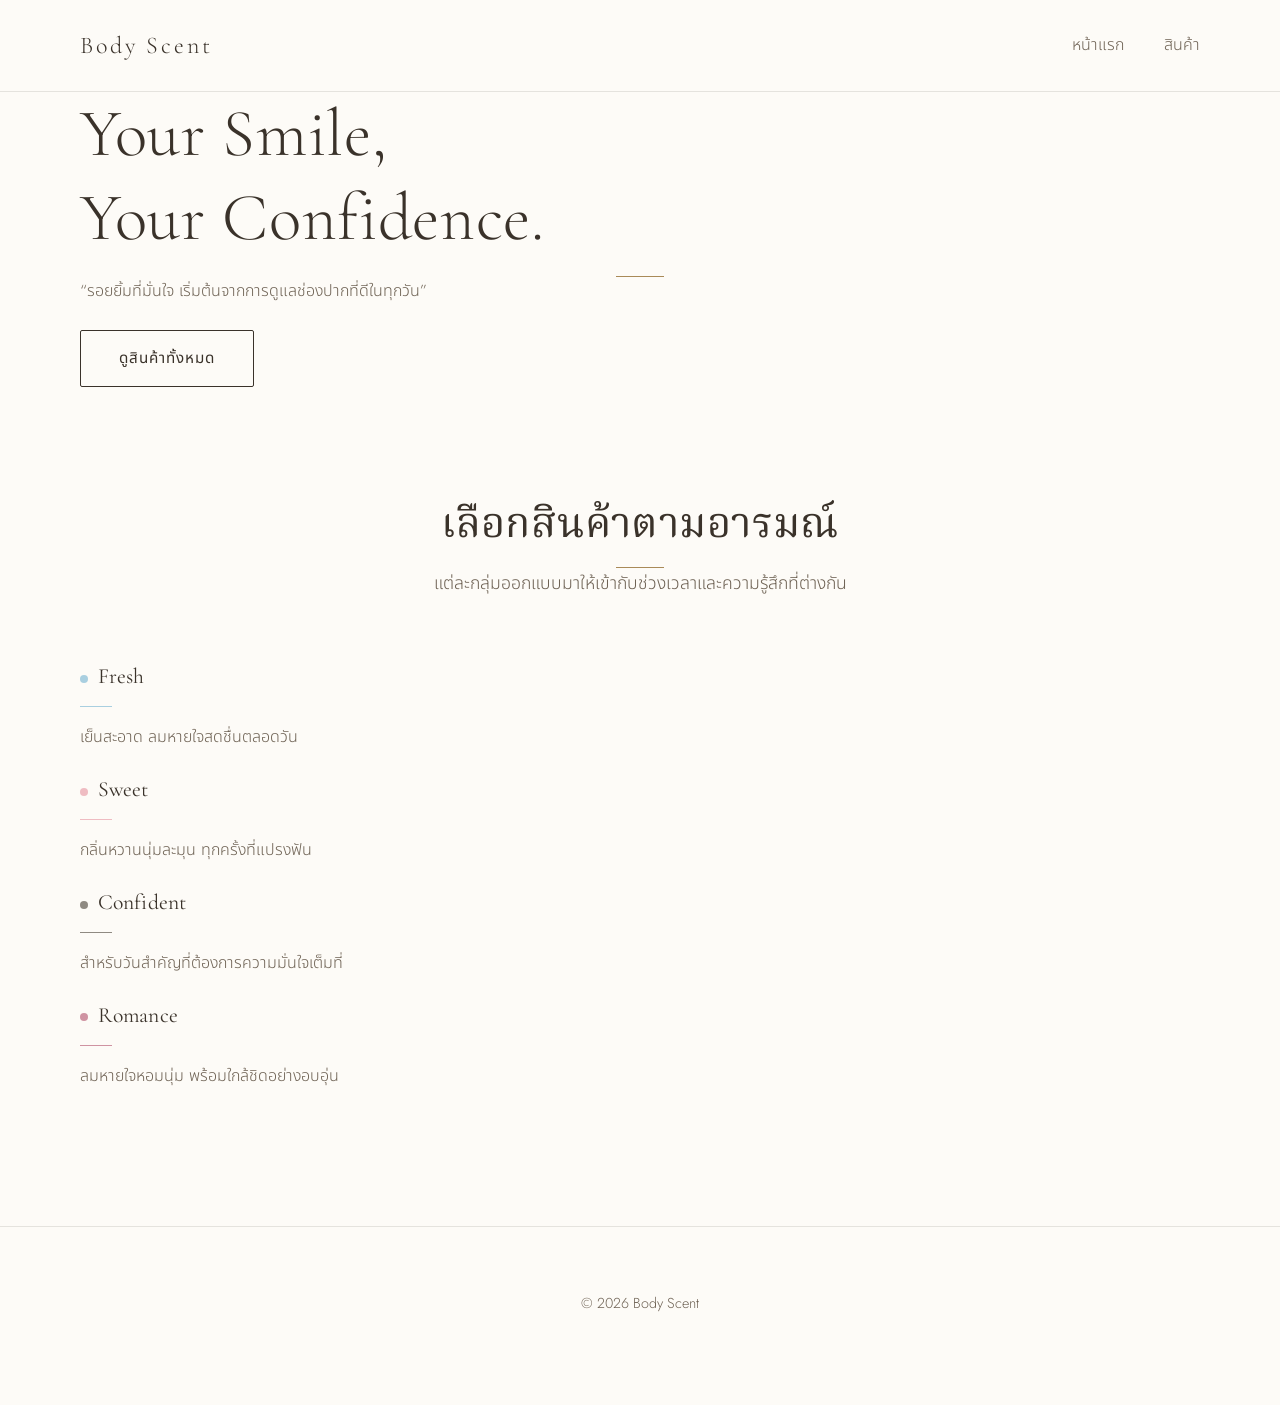
==== index.html @ 2082ef7a "Add files via upload" ====
<!DOCTYPE html>
<html lang="th">
<head>
  <meta charset="UTF-8">
  <meta name="viewport" content="width=device-width, initial-scale=1">
  <title>Body Scent | Your Smile, Your Confidence.</title>
  <meta name="description" content="รอยยิ้มที่มั่นใจ เริ่มต้นจากการดูแลช่องปากที่ดีในทุกวัน">
  <link rel="preconnect" href="https://fonts.googleapis.com">
  <link rel="preconnect" href="https://fonts.gstatic.com" crossorigin>
  <link href="https://fonts.googleapis.com/css2?family=Cormorant+Garamond:wght@300;400;500;600&family=Jost:wght@300;400;500&family=Noto+Serif+Thai:wght@300;400;500&family=Noto+Sans+Thai:wght@300;400;500&display=swap" rel="stylesheet">
  <link rel="stylesheet" href="style.css">
</head>
<body>

  <header class="site-header site-header--overlay">
    <div class="container">
      <a class="brand" href="index.html">Body Scent</a>
      <nav class="nav" aria-label="เมนูหลัก">
        <a href="index.html" aria-current="page">หน้าแรก</a>
        <a href="product.html">สินค้า</a>
      </nav>
    </div>
  </header>

  <main>
    <section class="hero">
      <div class="container">
        <h1>Your Smile,<br>Your Confidence.</h1>
        <span class="rule"></span>
        <p class="hero__tagline">“รอยยิ้มที่มั่นใจ เริ่มต้นจากการดูแลช่องปากที่ดีในทุกวัน”</p>
        <a class="btn" href="product.html">ดูสินค้าทั้งหมด</a>
      </div>
    </section>

    <section class="section">
      <div class="container">
        <div class="section-head">
          <h2>เลือกสินค้าตามอารมณ์</h2>
          <span class="rule"></span>
          <p class="lead">แต่ละกลุ่มออกแบบมาให้เข้ากับช่วงเวลาและความรู้สึกที่ต่างกัน</p>
        </div>

        <div class="mood-grid">
          <a class="mood-card" data-mood="fresh" href="product.html?mood=fresh">
            <h3><span class="mood-dot"></span>Fresh</h3>
            <span class="card-rule"></span>
            <p>เย็นสะอาด ลมหายใจสดชื่นตลอดวัน</p>
          </a>

          <a class="mood-card" data-mood="sweet" href="product.html?mood=sweet">
            <h3><span class="mood-dot"></span>Sweet</h3>
            <span class="card-rule"></span>
            <p>กลิ่นหวานนุ่มละมุน ทุกครั้งที่แปรงฟัน</p>
          </a>

          <a class="mood-card" data-mood="confident" href="product.html?mood=confident">
            <h3><span class="mood-dot"></span>Confident</h3>
            <span class="card-rule"></span>
            <p>สำหรับวันสำคัญที่ต้องการความมั่นใจเต็มที่</p>
          </a>

          <a class="mood-card" data-mood="romance" href="product.html?mood=romance">
            <h3><span class="mood-dot"></span>Romance</h3>
            <span class="card-rule"></span>
            <p>ลมหายใจหอมนุ่ม พร้อมใกล้ชิดอย่างอบอุ่น</p>
          </a>
        </div>
      </div>
    </section>
  </main>

  <footer class="site-footer">
    <div class="container">
      <p class="text-center" style="margin-inline:auto;">© 2026 Body Scent</p>
    </div>
  </footer>

  <script src="script.js"></script>
</body>
</html>
---- style.css ----
/* Body Scent — shared theme
   Fonts (add this <link> in each HTML <head>):
   https://fonts.googleapis.com/css2?family=Cormorant+Garamond:wght@400;500;600&family=Jost:wght@300;400;500&family=Noto+Serif+Thai:wght@300;400;500&family=Noto+Sans+Thai:wght@300;400;500&display=swap
*/

:root {
  /* Base palette */
  --white: #fdfbf7;
  --cream: #f6f0e4;
  --beige: #e6dac5;
  --beige-deep: #b9a687;
  --ink: #3a322a;
  --ink-soft: #6e6254;

  /* Accent: soft gold / bronze */
  --accent: #a98a58;
  --accent-deep: #8a6e43;

  /* Mood dots (small touches only) */
  --mood-fresh: #a9cfe0;
  --mood-sweet: #efbcc2;
  --mood-confident: #8f8a82;
  --mood-romance: #cf93a2;

  /* Lines */
  --line: rgba(58, 50, 42, 0.22);
  --line-soft: rgba(58, 50, 42, 0.12);

  /* Type */
  --font-serif: "Cormorant Garamond", "Noto Serif Thai", Georgia, serif;
  --font-sans: "Jost", "Noto Sans Thai", "Helvetica Neue", Arial, sans-serif;

  /* Spacing scale */
  --space-1: 0.5rem;
  --space-2: 1rem;
  --space-3: 1.5rem;
  --space-4: 2.5rem;
  --space-5: 4rem;
  --space-6: 7rem;

  --radius: 2px;
  --container: 1120px;
}

*,
*::before,
*::after { box-sizing: border-box; }

html { scroll-behavior: smooth; -webkit-text-size-adjust: 100%; }

body {
  margin: 0;
  background: var(--white);
  color: var(--ink);
  font-family: var(--font-sans);
  font-weight: 300;
  font-size: 1rem;
  line-height: 1.8;
  -webkit-font-smoothing: antialiased;
}

img { max-width: 100%; display: block; }

a { color: inherit; text-decoration: none; }

/* ---------- Typography ---------- */
h1, h2, h3, h4 {
  font-family: var(--font-serif);
  font-weight: 400;
  line-height: 1.25;
  letter-spacing: 0.01em;
  margin: 0 0 var(--space-2);
}
h1 { font-size: clamp(2.4rem, 5vw + 1rem, 4.2rem); font-weight: 300; }
h2 { font-size: clamp(1.8rem, 2.5vw + 1rem, 2.6rem); }
h3 { font-size: 1.35rem; }

p { margin: 0 0 var(--space-3); max-width: 62ch; color: var(--ink-soft); }

.lead { font-size: 1.1rem; }

/* ---------- Layout ---------- */
.container {
  width: min(100% - 3rem, var(--container));
  margin-inline: auto;
}

.section { padding-block: var(--space-6); }
.section--cream { background: var(--cream); }
.section--beige { background: var(--beige); }

.section-head {
  text-align: center;
  margin-bottom: var(--space-5);
}
.section-head p { margin-inline: auto; }

/* Short gold line under headings */
.rule {
  display: block;
  width: 48px;
  height: 1px;
  background: var(--accent);
  margin: var(--space-2) auto 0;
}
.rule--left { margin-left: 0; }

/* ---------- Header / Footer ---------- */
.site-header {
  padding-block: var(--space-3);
  border-bottom: 1px solid var(--line-soft);
  background: var(--white);
}
.site-header .container {
  display: flex;
  align-items: center;
  justify-content: space-between;
  gap: var(--space-3);
}
.brand {
  font-family: var(--font-serif);
  font-size: 1.5rem;
  letter-spacing: 0.12em;
}
.nav { display: flex; gap: var(--space-4); }
.nav a { color: var(--ink-soft); transition: color 0.2s; }
.nav a:hover { color: var(--accent-deep); }

.site-footer {
  padding-block: var(--space-5);
  border-top: 1px solid var(--line-soft);
  text-align: center;
  color: var(--ink-soft);
  font-size: 0.9rem;
}

/* ---------- Buttons ---------- */
.btn {
  display: inline-block;
  padding: 0.85rem 2.4rem;
  font-family: var(--font-sans);
  font-size: 0.95rem;
  font-weight: 400;
  letter-spacing: 0.06em;
  color: var(--ink);
  background: transparent;
  border: 1px solid var(--ink);
  border-radius: var(--radius);
  cursor: pointer;
  transition: background 0.25s, color 0.25s, border-color 0.25s;
}
.btn:hover {
  background: var(--ink);
  color: var(--white);
}
.btn--accent { border-color: var(--accent); color: var(--accent-deep); }
.btn--accent:hover { background: var(--accent); border-color: var(--accent); color: var(--white); }

:focus-visible {
  outline: 1px solid var(--accent-deep);
  outline-offset: 4px;
}

/* ---------- Mood dot (the only place mood color appears) ---------- */
.mood-dot {
  display: inline-block;
  width: 8px;
  height: 8px;
  border-radius: 50%;
  background: var(--beige-deep);
  margin-right: 0.6rem;
  vertical-align: middle;
}
[data-mood="fresh"]     .mood-dot, .mood-dot--fresh     { background: var(--mood-fresh); }
[data-mood="sweet"]     .mood-dot, .mood-dot--sweet     { background: var(--mood-sweet); }
[data-mood="confident"] .mood-dot, .mood-dot--confident { background: var(--mood-confident); }
[data-mood="romance"]   .mood-dot, .mood-dot--romance   { background: var(--mood-romance); }

/* Mood tint on the thin underline beneath a card title */
.card-rule {
  display: block;
  width: 32px;
  height: 1px;
  background: var(--accent);
  margin: var(--space-1) 0 var(--space-2);
}
[data-mood="fresh"]     .card-rule { background: var(--mood-fresh); }
[data-mood="sweet"]     .card-rule { background: var(--mood-sweet); }
[data-mood="confident"] .card-rule { background: var(--mood-confident); }
[data-mood="romance"]   .card-rule { background: var(--mood-romance); }

/* ---------- Product grid & card ---------- */
.product-grid {
  display: grid;
  grid-template-columns: repeat(auto-fill, minmax(250px, 1fr));
  gap: var(--space-4);
}

.product-card {
  background: transparent;
  border: 1px solid var(--line);
  border-radius: var(--radius);
  padding: var(--space-3);
  display: flex;
  flex-direction: column;
  transition: border-color 0.25s;
}
.product-card:hover { border-color: var(--accent); }

.product-card__image {
  aspect-ratio: 4 / 5;
  width: 100%;
  object-fit: cover;
  background: var(--cream);
  margin-bottom: var(--space-3);
}
.product-card__meta {
  font-size: 0.85rem;
  color: var(--ink-soft);
  margin-bottom: var(--space-1);
}
.product-card__title { font-size: 1.3rem; margin-bottom: 0; }
.product-card__desc { font-size: 0.95rem; margin-bottom: var(--space-3); }
.product-card__price {
  font-family: var(--font-serif);
  font-size: 1.5rem;
  color: var(--accent-deep);
  margin-top: auto;
  margin-bottom: var(--space-2);
}

/* ---------- Filter chips (e.g. mood / type) ---------- */
.filters {
  display: flex;
  flex-wrap: wrap;
  justify-content: center;
  gap: var(--space-2);
  margin-bottom: var(--space-5);
}
.chip {
  padding: 0.45rem 1.3rem;
  font-family: var(--font-sans);
  font-size: 0.9rem;
  color: var(--ink-soft);
  background: transparent;
  border: 1px solid var(--line);
  border-radius: 999px;
  cursor: pointer;
  transition: border-color 0.2s, color 0.2s;
}
.chip:hover,
.chip.is-active { border-color: var(--accent); color: var(--ink); }

/* ---------- Forms (for the order form later) ---------- */
.field { margin-bottom: var(--space-3); }
.field label {
  display: block;
  font-size: 0.9rem;
  color: var(--ink-soft);
  margin-bottom: 0.4rem;
}
.field input,
.field textarea,
.field select {
  width: 100%;
  padding: 0.8rem 0;
  font: inherit;
  color: var(--ink);
  background: transparent;
  border: 0;
  border-bottom: 1px solid var(--line);
  border-radius: 0;
  transition: border-color 0.2s;
}
.field input:focus,
.field textarea:focus,
.field select:focus {
  outline: none;
  border-bottom-color: var(--accent-deep);
}
.field textarea { resize: vertical; min-height: 96px; }

.form-message { font-size: 0.95rem; margin-top: var(--space-2); color: var(--accent-deep); }

/* ---------- Utilities ---------- */
.text-center { text-align: center; }
.mt-0 { margin-top: 0; }

@media (prefers-reduced-motion: reduce) {
  html { scroll-behavior: auto; }
  * { transition: none !important; }
}

/* ---------- Responsive ---------- */
@media (max-width: 900px) {
  .section { padding-block: var(--space-5); }
}

@media (max-width: 600px) {
  .container { width: min(100% - 2rem, var(--container)); }
  .section { padding-block: var(--space-4); }
  .section-head { margin-bottom: var(--space-4); }
  .site-header .container { flex-direction: column; gap: var(--space-2); }
  .nav { gap: var(--space-3); }
  .product-grid { grid-template-columns: 1fr; gap: var(--space-3); }
  .btn { width: 100%; text-align: center; }
}
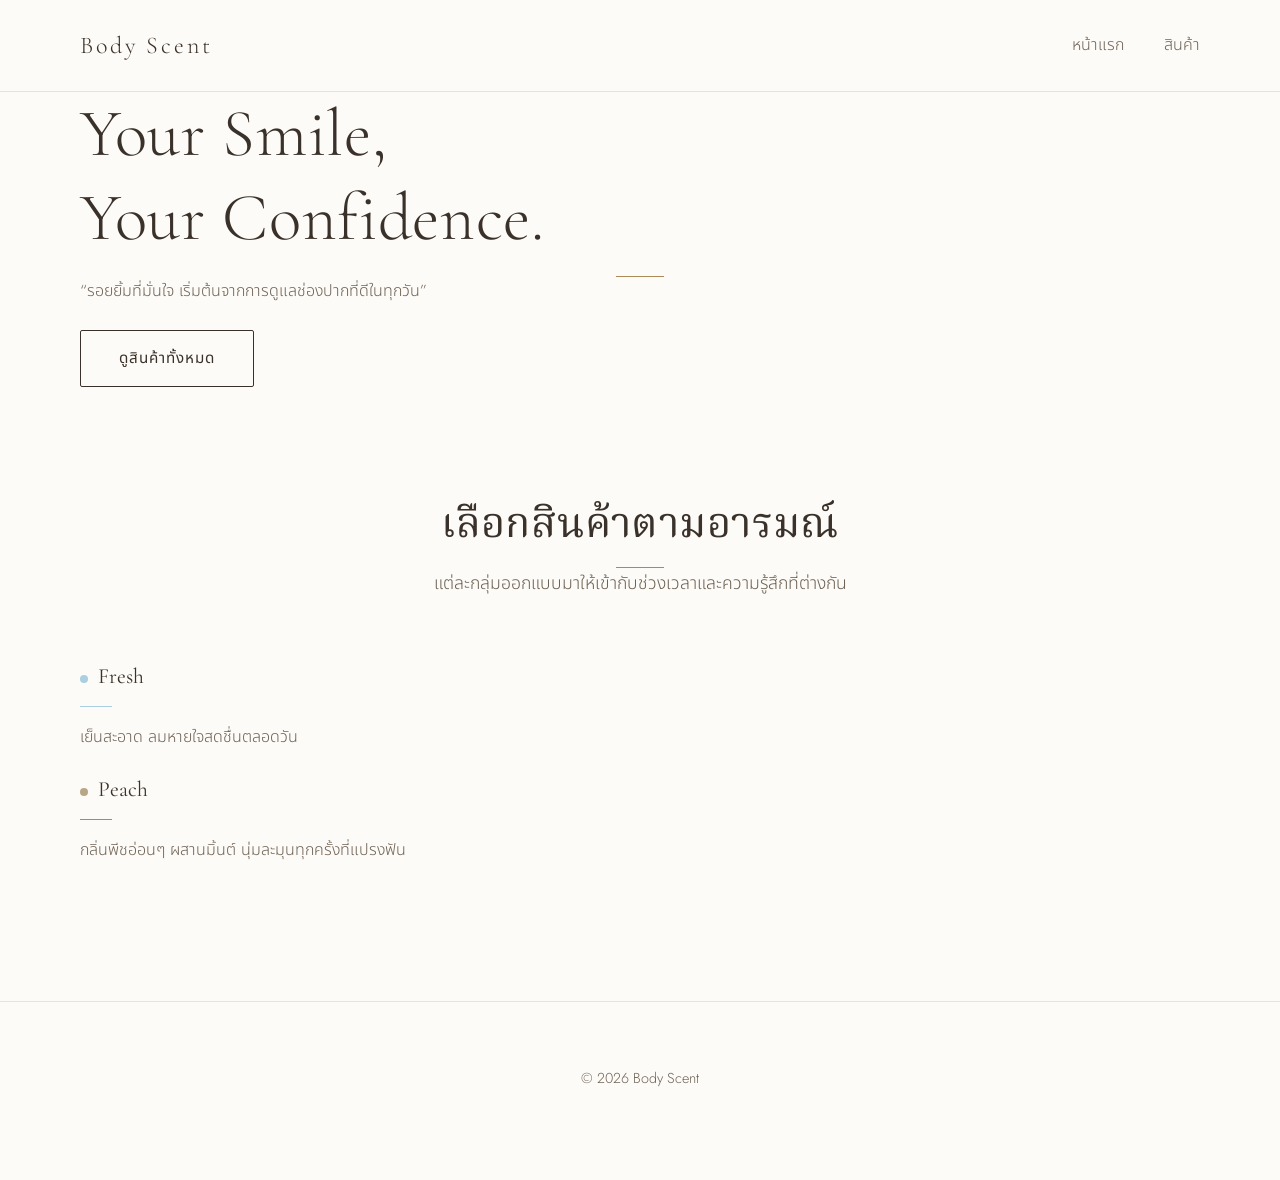
==== commit 3f09c565: "Update index.html" ====
--- a/index.html
+++ b/index.html
@@ -11,7 +11,7 @@
   <link rel="stylesheet" href="style.css">
 </head>
 <body>
-
+ 
   <header class="site-header site-header--overlay">
     <div class="container">
       <a class="brand" href="index.html">Body Scent</a>
@@ -21,7 +21,7 @@
       </nav>
     </div>
   </header>
-
+ 
   <main>
     <section class="hero">
       <div class="container">
@@ -31,7 +31,7 @@
         <a class="btn" href="product.html">ดูสินค้าทั้งหมด</a>
       </div>
     </section>
-
+ 
     <section class="section">
       <div class="container">
         <div class="section-head">
@@ -39,42 +39,31 @@
           <span class="rule"></span>
           <p class="lead">แต่ละกลุ่มออกแบบมาให้เข้ากับช่วงเวลาและความรู้สึกที่ต่างกัน</p>
         </div>
-
+ 
         <div class="mood-grid">
           <a class="mood-card" data-mood="fresh" href="product.html?mood=fresh">
             <h3><span class="mood-dot"></span>Fresh</h3>
             <span class="card-rule"></span>
             <p>เย็นสะอาด ลมหายใจสดชื่นตลอดวัน</p>
           </a>
-
-          <a class="mood-card" data-mood="sweet" href="product.html?mood=sweet">
-            <h3><span class="mood-dot"></span>Sweet</h3>
+ 
+          <a class="mood-card" data-mood="peach" href="product.html?mood=peach">
+            <h3><span class="mood-dot"></span>Peach</h3>
             <span class="card-rule"></span>
-            <p>กลิ่นหวานนุ่มละมุน ทุกครั้งที่แปรงฟัน</p>
-          </a>
-
-          <a class="mood-card" data-mood="confident" href="product.html?mood=confident">
-            <h3><span class="mood-dot"></span>Confident</h3>
-            <span class="card-rule"></span>
-            <p>สำหรับวันสำคัญที่ต้องการความมั่นใจเต็มที่</p>
-          </a>
-
-          <a class="mood-card" data-mood="romance" href="product.html?mood=romance">
-            <h3><span class="mood-dot"></span>Romance</h3>
-            <span class="card-rule"></span>
-            <p>ลมหายใจหอมนุ่ม พร้อมใกล้ชิดอย่างอบอุ่น</p>
+            <p>กลิ่นพีชอ่อนๆ ผสานมิ้นต์ นุ่มละมุนทุกครั้งที่แปรงฟัน</p>
           </a>
         </div>
       </div>
     </section>
   </main>
-
+ 
   <footer class="site-footer">
     <div class="container">
       <p class="text-center" style="margin-inline:auto;">© 2026 Body Scent</p>
     </div>
   </footer>
-
+ 
   <script src="script.js"></script>
 </body>
 </html>
+ 
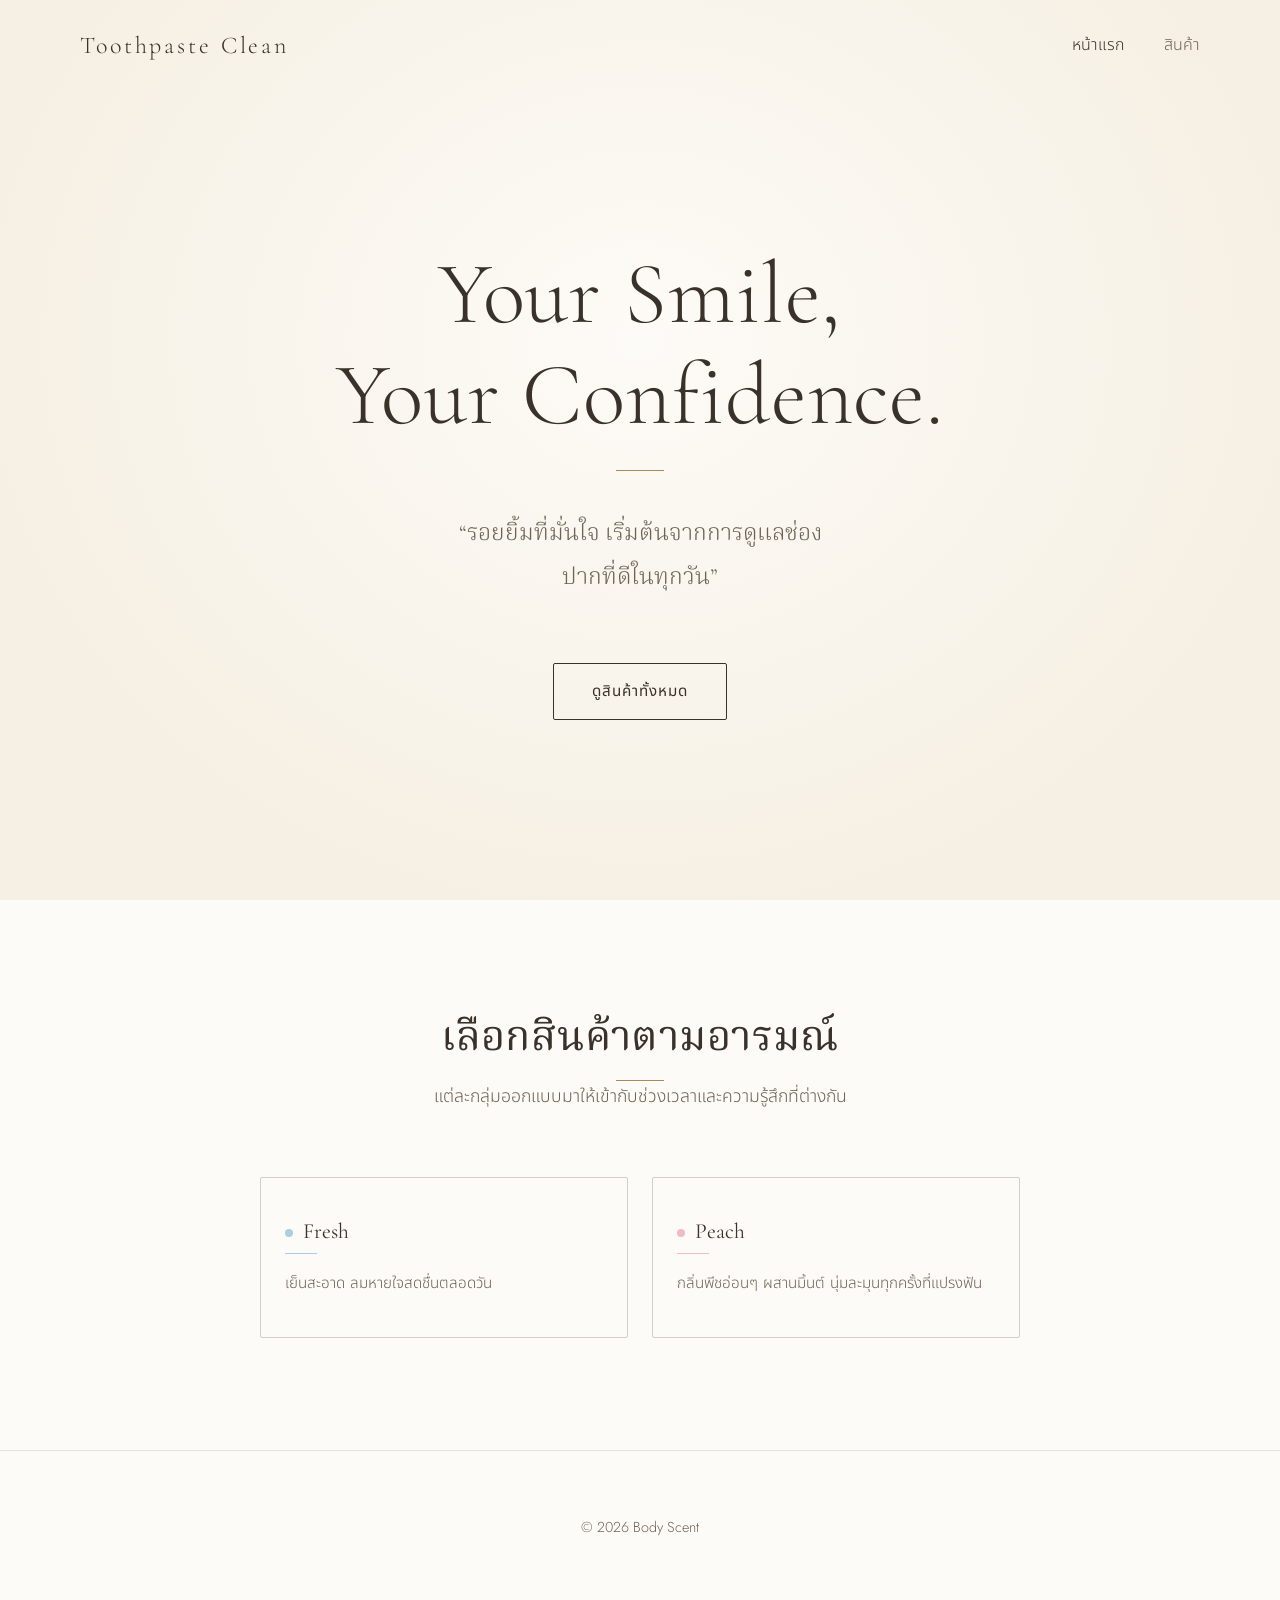
==== commit dfb9affc: "Update index.html" ====
--- a/index.html
+++ b/index.html
@@ -14,7 +14,7 @@
  
   <header class="site-header site-header--overlay">
     <div class="container">
-      <a class="brand" href="index.html">Body Scent</a>
+      <a class="brand" href="index.html">Toothpaste Clean</a>
       <nav class="nav" aria-label="เมนูหลัก">
         <a href="index.html" aria-current="page">หน้าแรก</a>
         <a href="product.html">สินค้า</a>
--- a/style.css
+++ b/style.css
@@ -18,7 +18,7 @@
 
   /* Mood dots (small touches only) */
   --mood-fresh: #a9cfe0;
-  --mood-sweet: #efbcc2;
+  --mood-peach: #efbcc2;
   --mood-confident: #8f8a82;
   --mood-romance: #cf93a2;
 
@@ -172,7 +172,7 @@
   vertical-align: middle;
 }
 [data-mood="fresh"]     .mood-dot, .mood-dot--fresh     { background: var(--mood-fresh); }
-[data-mood="sweet"]     .mood-dot, .mood-dot--sweet     { background: var(--mood-sweet); }
+[data-mood="peach"]     .mood-dot, .mood-dot--peach     { background: var(--mood-peach); }
 [data-mood="confident"] .mood-dot, .mood-dot--confident { background: var(--mood-confident); }
 [data-mood="romance"]   .mood-dot, .mood-dot--romance   { background: var(--mood-romance); }
 
@@ -185,7 +185,7 @@
   margin: var(--space-1) 0 var(--space-2);
 }
 [data-mood="fresh"]     .card-rule { background: var(--mood-fresh); }
-[data-mood="sweet"]     .card-rule { background: var(--mood-sweet); }
+[data-mood="peach"]     .card-rule { background: var(--mood-peach); }
 [data-mood="confident"] .card-rule { background: var(--mood-confident); }
 [data-mood="romance"]   .card-rule { background: var(--mood-romance); }
 
@@ -305,3 +305,125 @@
   .product-grid { grid-template-columns: 1fr; gap: var(--space-3); }
   .btn { width: 100%; text-align: center; }
 }
+
+/* ======================================================
+   Additions for index.html / product.html
+   ====================================================== */
+
+.nav a[aria-current="page"] { color: var(--ink); }
+
+.page-title { font-size: clamp(2rem, 3vw + 1rem, 3rem); }
+
+/* ---------- Hero (index) ---------- */
+.site-header--overlay {
+  position: absolute;
+  top: 0;
+  left: 0;
+  right: 0;
+  z-index: 2;
+  background: transparent;
+  border-bottom: 0;
+}
+
+.hero {
+  min-height: 100vh;
+  min-height: 100svh;
+  display: flex;
+  align-items: center;
+  justify-content: center;
+  text-align: center;
+  padding: 8rem 0 var(--space-5);
+  background: radial-gradient(ellipse at 50% 38%, var(--white) 0%, var(--cream) 72%);
+}
+.hero h1 {
+  font-size: clamp(2.8rem, 7vw, 5.5rem);
+  font-weight: 300;
+  line-height: 1.15;
+  margin-bottom: var(--space-3);
+}
+.hero .rule { margin-bottom: var(--space-4); }
+.hero__tagline {
+  font-family: var(--font-serif);
+  font-size: clamp(1.15rem, 1vw + 1rem, 1.45rem);
+  line-height: 1.9;
+  max-width: 34ch;
+  margin: 0 auto var(--space-5);
+}
+
+/* ---------- Mood cards (index) ---------- */
+.mood-grid {
+  display: grid;
+  grid-template-columns: repeat(2, 1fr);
+  gap: var(--space-3);
+  max-width: 760px;
+  margin-inline: auto;
+}
+.mood-card {
+  display: block;
+  padding: var(--space-4) var(--space-3);
+  border: 1px solid var(--line);
+  border-radius: var(--radius);
+  transition: border-color 0.25s;
+}
+.mood-card:hover,
+.mood-card:focus-visible { border-color: var(--accent); }
+.mood-card h3 { margin-bottom: 0; }
+.mood-card p { margin: 0; font-size: 0.95rem; }
+
+@media (max-width: 600px) {
+  .mood-grid { grid-template-columns: 1fr; }
+  .hero { padding-top: 9rem; }
+  .hero .btn { width: auto; }
+}
+
+/* ======================================================
+   Additions for order / thankyou / admin
+   ====================================================== */
+
+.container--narrow { width: min(100% - 3rem, 560px); margin-inline: auto; }
+
+.order-form { margin-top: var(--space-4); }
+.order-form .btn { margin-top: var(--space-3); }
+.form-hint { font-size: 0.9rem; margin-top: var(--space-3); }
+.form-hint a { color: var(--accent-deep); border-bottom: 1px solid var(--accent); }
+
+.center-page {
+  min-height: 70vh;
+  display: flex;
+  align-items: center;
+  justify-content: center;
+  text-align: center;
+}
+.center-page p { margin-inline: auto; margin-bottom: var(--space-4); }
+
+.table-wrap {
+  overflow-x: auto;
+  border: 1px solid var(--line);
+  border-radius: var(--radius);
+}
+.data-table {
+  width: 100%;
+  min-width: 760px;
+  border-collapse: collapse;
+  font-size: 0.95rem;
+}
+.data-table th,
+.data-table td {
+  padding: 1rem 1.2rem;
+  text-align: left;
+  vertical-align: top;
+  border-bottom: 1px solid var(--line-soft);
+}
+.data-table th {
+  font-weight: 500;
+  color: var(--ink);
+  white-space: nowrap;
+  border-bottom: 1px solid var(--accent);
+  background: var(--cream);
+}
+.data-table td { color: var(--ink-soft); }
+.data-table tbody tr:last-child td { border-bottom: 0; }
+
+@media (max-width: 600px) {
+  .container--narrow { width: min(100% - 2rem, 560px); }
+}
